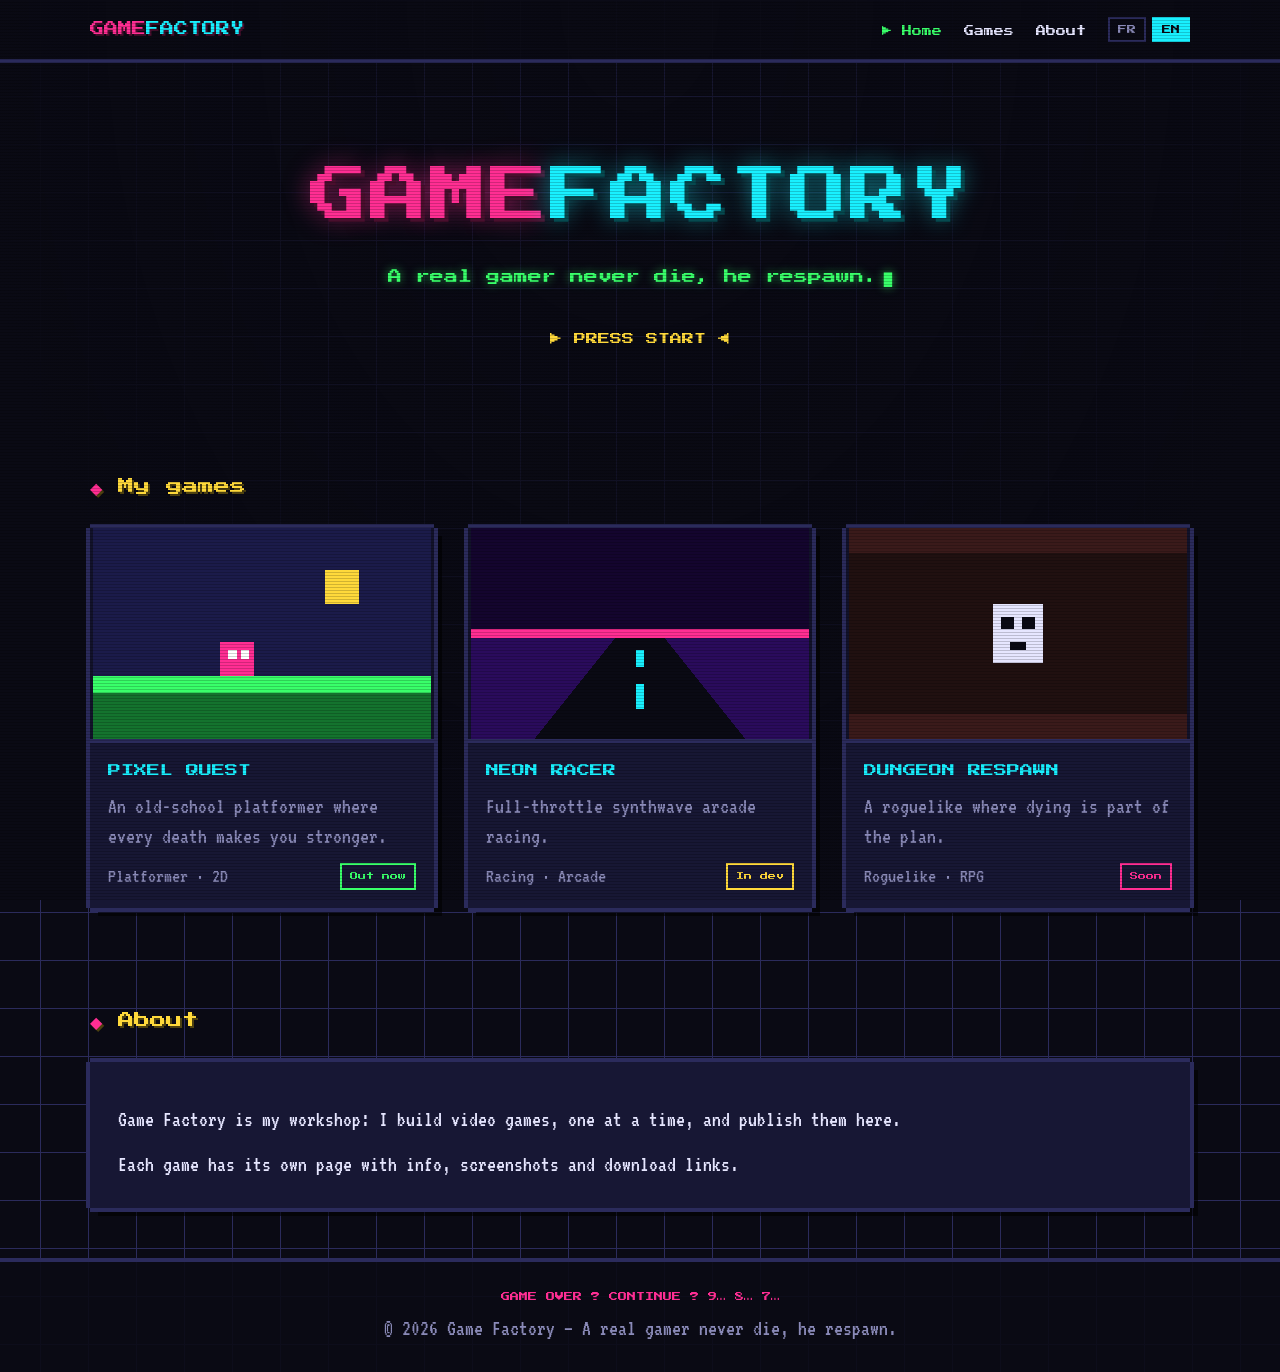
==== index.html @ d542536c "Initial commit: Games Factory" ====
<!DOCTYPE html>
<html lang="fr" data-lang="fr">
<head>
  <meta charset="UTF-8">
  <meta name="viewport" content="width=device-width, initial-scale=1">
  <title>Game Factory — A real gamer never die, he respawn.</title>
  <meta name="description" content="Game Factory : les jeux vidéo que je crée / the video games I make. A real gamer never die, he respawn.">
  <link rel="preconnect" href="https://fonts.googleapis.com">
  <link rel="preconnect" href="https://fonts.gstatic.com" crossorigin>
  <link href="https://fonts.googleapis.com/css2?family=Press+Start+2P&family=VT323&display=swap" rel="stylesheet">
  <link rel="stylesheet" href="css/style.css">
  <script src="js/lang.js"></script>
</head>
<body>

<header class="nav">
  <div class="wrap">
    <a class="logo" href="index.html">GAME<span>FACTORY</span></a>
    <div class="nav-right">
      <ul>
        <li><a class="active" href="index.html">Home</a></li>
        <li><a href="index.html#games"><span class="fr">Jeux</span><span class="en">Games</span></a></li>
        <li><a href="index.html#about"><span class="fr">À propos</span><span class="en">About</span></a></li>
      </ul>
      <div class="langs">
        <button type="button" data-set-lang="fr">FR</button>
        <button type="button" data-set-lang="en">EN</button>
      </div>
    </div>
  </div>
</header>

<main>
  <div class="hero wrap">
    <h1>GAME<span>FACTORY</span></h1>
    <p class="tagline">A real gamer never die, he respawn.</p>
    <a class="press-start" href="#games">▶ PRESS START ◀</a>
  </div>

  <section id="games">
    <div class="wrap">
      <h2 class="section-title"><span class="fr">Mes jeux</span><span class="en">My games</span></h2>

      <div class="games">

        <!-- ============ CARTE JEU (copie ce bloc pour ajouter un jeu) ============ -->
        <a class="card panel" href="games/pixel-quest.html">
          <svg class="cover" viewBox="0 0 160 100" shape-rendering="crispEdges" aria-hidden="true">
            <rect width="160" height="100" fill="#1b1b4a"/>
            <rect y="70" width="160" height="30" fill="#39ff6a"/>
            <rect y="78" width="160" height="22" fill="#14732e"/>
            <rect x="110" y="20" width="16" height="16" fill="#ffd93b"/>
            <rect x="60" y="54" width="16" height="16" fill="#ff2e93"/>
            <rect x="64" y="58" width="4" height="4" fill="#fff"/>
            <rect x="70" y="58" width="4" height="4" fill="#fff"/>
          </svg>
          <div class="body">
            <h3>PIXEL QUEST</h3>
            <p class="fr">Un platformer old school où chaque mort te rend plus fort.</p>
            <p class="en">An old-school platformer where every death makes you stronger.</p>
            <div class="meta">
              <span class="tags">Platformer · 2D</span>
              <span class="badge released"><span class="fr">Dispo</span><span class="en">Out now</span></span>
            </div>
          </div>
        </a>
        <!-- ============ FIN CARTE JEU ============ -->

        <a class="card panel" href="games/neon-racer.html">
          <svg class="cover" viewBox="0 0 160 100" shape-rendering="crispEdges" aria-hidden="true">
            <rect width="160" height="100" fill="#14052e"/>
            <rect y="50" width="160" height="50" fill="#2a0b5c"/>
            <polygon points="70,50 90,50 130,100 30,100" fill="#0a0a14"/>
            <rect x="78" y="58" width="4" height="8" fill="#19f0ff"/>
            <rect x="78" y="74" width="4" height="12" fill="#19f0ff"/>
            <rect x="0" y="48" width="160" height="4" fill="#ff2e93"/>
          </svg>
          <div class="body">
            <h3>NEON RACER</h3>
            <p class="fr">Course arcade synthwave à tombeau ouvert.</p>
            <p class="en">Full-throttle synthwave arcade racing.</p>
            <div class="meta">
              <span class="tags">Racing · Arcade</span>
              <span class="badge wip"><span class="fr">En cours</span><span class="en">In dev</span></span>
            </div>
          </div>
        </a>

        <a class="card panel" href="games/dungeon-respawn.html">
          <svg class="cover" viewBox="0 0 160 100" shape-rendering="crispEdges" aria-hidden="true">
            <rect width="160" height="100" fill="#201010"/>
            <rect x="0" y="0" width="160" height="12" fill="#3a1a1a"/>
            <rect x="0" y="88" width="160" height="12" fill="#3a1a1a"/>
            <rect x="68" y="36" width="24" height="28" fill="#e6e6ff"/>
            <rect x="72" y="42" width="6" height="6" fill="#0a0a14"/>
            <rect x="82" y="42" width="6" height="6" fill="#0a0a14"/>
            <rect x="76" y="54" width="8" height="4" fill="#0a0a14"/>
          </svg>
          <div class="body">
            <h3>DUNGEON RESPAWN</h3>
            <p class="fr">Un roguelike où mourir fait partie du plan.</p>
            <p class="en">A roguelike where dying is part of the plan.</p>
            <div class="meta">
              <span class="tags">Roguelike · RPG</span>
              <span class="badge soon"><span class="fr">Bientôt</span><span class="en">Soon</span></span>
            </div>
          </div>
        </a>

      </div>
    </div>
  </section>

  <section id="about">
    <div class="wrap">
      <h2 class="section-title"><span class="fr">À propos</span><span class="en">About</span></h2>
      <div class="about panel">
        <p class="fr">Game Factory est mon atelier : j'y crée des jeux vidéo, un à la fois, et je les publie ici.</p>
        <p class="en">Game Factory is my workshop: I build video games, one at a time, and publish them here.</p>
        <p class="fr">Chaque jeu a sa page avec ses infos, ses captures et ses liens de téléchargement.</p>
        <p class="en">Each game has its own page with info, screenshots and download links.</p>
      </div>
    </div>
  </section>
</main>

<footer>
  <div class="wrap">
    <span class="pixel">GAME OVER ? CONTINUE ? 9… 8… 7…</span>
    © <span id="year">2026</span> Game Factory — A real gamer never die, he respawn.
  </div>
</footer>
</body>
</html>
---- css/style.css ----
/* ===== GAME FACTORY — dark retro pixel ===== */
:root {
  --bg: #0a0a14;
  --bg-2: #12122a;
  --panel: #171734;
  --line: #2b2b5c;
  --text: #e6e6ff;
  --muted: #8a8ab8;
  --neon-pink: #ff2e93;
  --neon-cyan: #19f0ff;
  --neon-green: #39ff6a;
  --neon-yellow: #ffd93b;
  --px: 4px;
}

* { box-sizing: border-box; margin: 0; padding: 0; }
html { scroll-behavior: smooth; image-rendering: pixelated; }

body {
  background: var(--bg);
  color: var(--text);
  font-family: 'VT323', monospace;
  font-size: 22px;
  line-height: 1.4;
  min-height: 100vh;
  display: flex;
  flex-direction: column;
  background-image:
    linear-gradient(var(--line) 1px, transparent 1px),
    linear-gradient(90deg, var(--line) 1px, transparent 1px);
  background-size: 48px 48px;
  background-position: center top;
}
/* grille atténuée */
body::before {
  content: ""; position: fixed; inset: 0; z-index: -1;
  background: radial-gradient(ellipse at 50% 0%, rgba(10,10,20,.55), var(--bg) 75%);
}
/* scanlines CRT */
body::after {
  content: ""; position: fixed; inset: 0; pointer-events: none; z-index: 100;
  background: repeating-linear-gradient(to bottom, rgba(0,0,0,0) 0 2px, rgba(0,0,0,.18) 2px 3px);
}

a { color: var(--neon-cyan); text-decoration: none; }
a:hover { color: var(--neon-yellow); }

h1, h2, h3, .pixel { font-family: 'Press Start 2P', monospace; font-weight: normal; line-height: 1.5; }

.wrap { width: min(1100px, 92%); margin: 0 auto; }

/* ===== NAV ===== */
.nav { border-bottom: var(--px) solid var(--line); background: rgba(10,10,20,.9); position: sticky; top: 0; z-index: 50; }
.nav .wrap { display: flex; justify-content: space-between; align-items: center; padding: 14px 0; gap: 16px; flex-wrap: wrap; }
.logo { font-family: 'Press Start 2P', monospace; font-size: 14px; color: var(--neon-pink); text-shadow: 2px 2px 0 #4a0f2e; }
.logo span { color: var(--neon-cyan); }
.nav ul { list-style: none; display: flex; gap: 22px; }
.nav ul a { font-family: 'Press Start 2P', monospace; font-size: 10px; color: var(--text); }
.nav ul a:hover, .nav ul a.active { color: var(--neon-green); }
.nav ul a.active::before, .nav ul a:hover::before { content: "▶ "; }

/* ===== HERO ===== */
.hero { text-align: center; padding: 90px 0 70px; }
.hero h1 {
  font-size: clamp(26px, 6vw, 58px);
  color: var(--neon-pink);
  text-shadow: 4px 4px 0 #4a0f2e, 0 0 24px rgba(255,46,147,.55);
  letter-spacing: 2px;
}
.hero h1 span { color: var(--neon-cyan); text-shadow: 4px 4px 0 #064a50, 0 0 24px rgba(25,240,255,.55); }
.tagline {
  margin-top: 28px;
  font-family: 'Press Start 2P', monospace;
  font-size: clamp(9px, 1.7vw, 14px);
  color: var(--neon-green);
  text-shadow: 0 0 10px rgba(57,255,106,.6);
}
.tagline::after { content: "█"; margin-left: 6px; animation: blink 1s steps(1) infinite; }
@keyframes blink { 50% { opacity: 0; } }

.press-start {
  display: inline-block; margin-top: 44px;
  font-family: 'Press Start 2P', monospace; font-size: 12px;
  color: var(--neon-yellow); animation: blink 1.2s steps(1) infinite;
}
.press-start:hover { color: #fff; }

/* ===== SECTIONS ===== */
section { padding: 50px 0; }
.section-title { font-size: 16px; color: var(--neon-yellow); margin-bottom: 30px; text-shadow: 2px 2px 0 #4d4110; }
.section-title::before { content: "◆ "; color: var(--neon-pink); }

/* ===== PIXEL PANEL (bordure "escalier") ===== */
.panel {
  background: var(--panel);
  box-shadow:
    0 calc(var(--px) * -1) 0 0 var(--line),
    0 var(--px) 0 0 var(--line),
    calc(var(--px) * -1) 0 0 0 var(--line),
    var(--px) 0 0 0 var(--line),
    calc(var(--px) * 2) calc(var(--px) * 2) 0 0 rgba(0,0,0,.6);
}

/* ===== GRILLE DE JEUX ===== */
.games { display: grid; grid-template-columns: repeat(auto-fill, minmax(290px, 1fr)); gap: 34px; }
.card { display: flex; flex-direction: column; color: var(--text); transition: transform .12s steps(2); }
.card:hover { transform: translate(-4px, -4px); color: var(--text); }
.card:hover.panel {
  box-shadow:
    0 -4px 0 0 var(--neon-pink), 0 4px 0 0 var(--neon-pink),
    -4px 0 0 0 var(--neon-pink), 4px 0 0 0 var(--neon-pink),
    12px 12px 0 0 rgba(255,46,147,.35);
}
.card .cover { aspect-ratio: 16 / 10; width: 100%; display: block; background: var(--bg-2); border-bottom: var(--px) solid var(--line); }
.card .body { padding: 18px; display: flex; flex-direction: column; gap: 10px; flex: 1; }
.card h3 { font-size: 13px; color: var(--neon-cyan); }
.card p { color: var(--muted); }
.card .meta { margin-top: auto; display: flex; justify-content: space-between; align-items: center; gap: 8px; }

.badge {
  font-family: 'Press Start 2P', monospace; font-size: 8px; padding: 6px 8px;
  border: 2px solid currentColor; display: inline-block;
}
.badge.released { color: var(--neon-green); }
.badge.wip      { color: var(--neon-yellow); }
.badge.soon     { color: var(--neon-pink); }

.tags { color: var(--muted); font-size: 20px; }

/* ===== À PROPOS ===== */
.about { padding: 28px; }
.about p + p { margin-top: 14px; }

/* ===== PAGE JEU ===== */
.game-head { display: grid; grid-template-columns: 1.2fr 1fr; gap: 40px; align-items: start; padding-top: 50px; }
.game-head .cover-big { width: 100%; aspect-ratio: 16 / 10; display: block; }
.game-head h1 { font-size: clamp(18px, 3.4vw, 30px); color: var(--neon-cyan); text-shadow: 3px 3px 0 #064a50; margin-bottom: 18px; }
.game-head .lead { color: var(--text); margin: 18px 0 24px; }
.facts { list-style: none; margin-bottom: 26px; }
.facts li { display: flex; justify-content: space-between; gap: 12px; padding: 6px 0; border-bottom: 2px dashed var(--line); }
.facts li span:first-child { color: var(--muted); }

.btn {
  display: inline-block; font-family: 'Press Start 2P', monospace; font-size: 11px;
  color: #0a0a14; background: var(--neon-green); padding: 14px 18px; margin-right: 12px; margin-bottom: 12px;
  box-shadow: 4px 4px 0 #14732e; transition: transform .08s steps(2), box-shadow .08s steps(2);
}
.btn:hover { color: #0a0a14; background: var(--neon-yellow); box-shadow: 4px 4px 0 #7a6513; transform: translate(-2px,-2px); }
.btn:active { transform: translate(4px,4px); box-shadow: 0 0 0; }
.btn.alt { background: transparent; color: var(--neon-cyan); border: 3px solid var(--neon-cyan); box-shadow: 4px 4px 0 #064a50; }
.btn.alt:hover { background: var(--neon-cyan); color: #0a0a14; }
.btn.disabled { background: var(--line); color: var(--muted); box-shadow: none; pointer-events: none; }

.block { padding: 26px; margin-bottom: 40px; }
.block h2 { font-size: 13px; color: var(--neon-yellow); margin-bottom: 18px; }
.block ul { margin-left: 22px; }
.block li + li { margin-top: 4px; }
.block p + p { margin-top: 12px; }

.shots { display: grid; grid-template-columns: repeat(auto-fill, minmax(240px, 1fr)); gap: 20px; }
.shots img, .shots svg { width: 100%; aspect-ratio: 16/10; display: block; background: var(--bg-2); border: var(--px) solid var(--line); object-fit: cover; }

kbd { font-family: 'Press Start 2P', monospace; font-size: 9px; padding: 4px 6px; background: var(--bg-2); border: 2px solid var(--line); border-bottom-width: 4px; }

.back { display: inline-block; margin: 30px 0 0; font-family: 'Press Start 2P', monospace; font-size: 10px; }

/* ===== FOOTER ===== */
footer { margin-top: auto; border-top: var(--px) solid var(--line); background: rgba(10,10,20,.9); padding: 28px 0; text-align: center; color: var(--muted); }
footer .pixel { font-size: 9px; color: var(--neon-pink); display: block; margin-bottom: 10px; }

/* ===== LANGUES ===== */
html[data-lang="fr"] .en { display: none !important; }
html[data-lang="en"] .fr { display: none !important; }
.langs { display: flex; gap: 6px; }
.langs button {
  font-family: 'Press Start 2P', monospace; font-size: 9px; cursor: pointer;
  background: transparent; color: var(--muted); border: 2px solid var(--line); padding: 6px 8px;
}
.langs button:hover { color: var(--neon-yellow); border-color: var(--neon-yellow); }
.langs button.active { color: #0a0a14; background: var(--neon-cyan); border-color: var(--neon-cyan); }
.nav-right { display: flex; align-items: center; gap: 22px; flex-wrap: wrap; }

@media (max-width: 760px) {
  .game-head { grid-template-columns: 1fr; gap: 24px; }
  .nav .wrap { justify-content: center; }
  body { font-size: 20px; }
}
@media (prefers-reduced-motion: reduce) {
  .tagline::after, .press-start { animation: none; }
  .card { transition: none; }
}
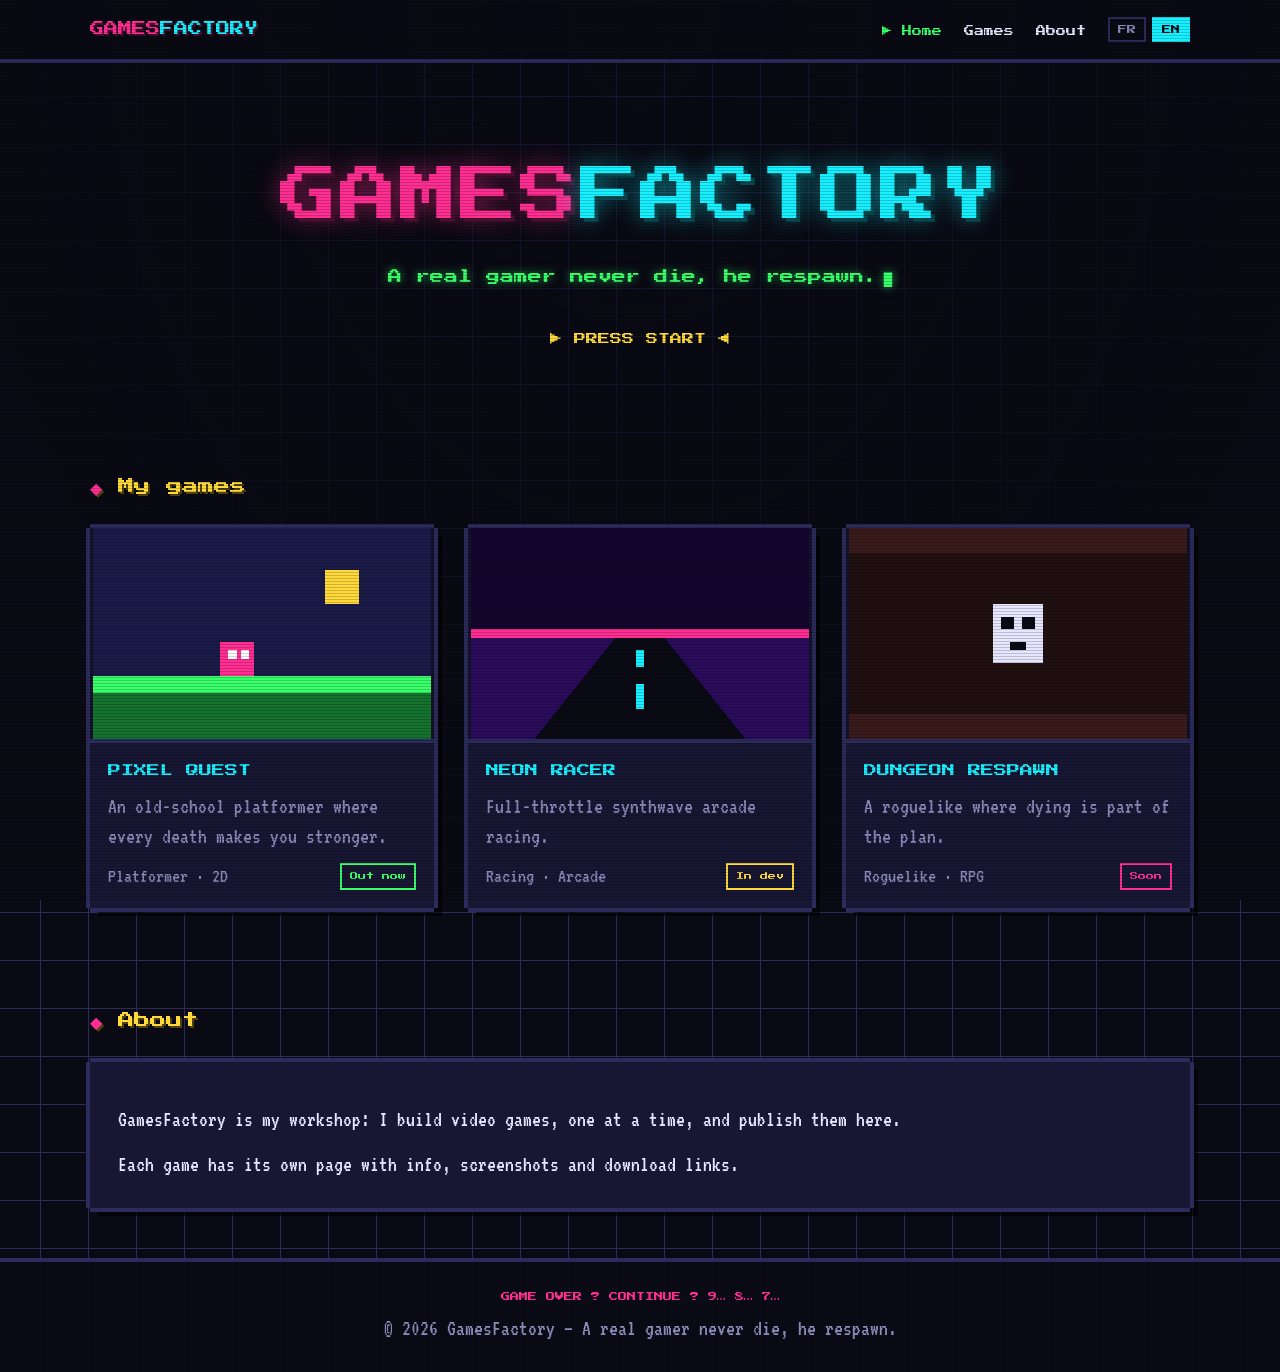
==== commit 4d61a5af: "Rename project to GamesFactory" ====
--- a/index.html
+++ b/index.html
@@ -1,10 +1,10 @@
-<!DOCTYPE html>
+﻿<!DOCTYPE html>
 <html lang="fr" data-lang="fr">
 <head>
   <meta charset="UTF-8">
   <meta name="viewport" content="width=device-width, initial-scale=1">
-  <title>Game Factory — A real gamer never die, he respawn.</title>
-  <meta name="description" content="Game Factory : les jeux vidéo que je crée / the video games I make. A real gamer never die, he respawn.">
+  <title>GamesFactory — A real gamer never die, he respawn.</title>
+  <meta name="description" content="GamesFactory : les jeux vidéo que je crée / the video games I make. A real gamer never die, he respawn.">
   <link rel="preconnect" href="https://fonts.googleapis.com">
   <link rel="preconnect" href="https://fonts.gstatic.com" crossorigin>
   <link href="https://fonts.googleapis.com/css2?family=Press+Start+2P&family=VT323&display=swap" rel="stylesheet">
@@ -15,7 +15,7 @@
 
 <header class="nav">
   <div class="wrap">
-    <a class="logo" href="index.html">GAME<span>FACTORY</span></a>
+    <a class="logo" href="index.html">GAMES<span>FACTORY</span></a>
     <div class="nav-right">
       <ul>
         <li><a class="active" href="index.html">Home</a></li>
@@ -32,7 +32,7 @@
 
 <main>
   <div class="hero wrap">
-    <h1>GAME<span>FACTORY</span></h1>
+    <h1>GAMES<span>FACTORY</span></h1>
     <p class="tagline">A real gamer never die, he respawn.</p>
     <a class="press-start" href="#games">▶ PRESS START ◀</a>
   </div>
@@ -115,8 +115,8 @@
     <div class="wrap">
       <h2 class="section-title"><span class="fr">À propos</span><span class="en">About</span></h2>
       <div class="about panel">
-        <p class="fr">Game Factory est mon atelier : j'y crée des jeux vidéo, un à la fois, et je les publie ici.</p>
-        <p class="en">Game Factory is my workshop: I build video games, one at a time, and publish them here.</p>
+        <p class="fr">GamesFactory est mon atelier : j'y crée des jeux vidéo, un à la fois, et je les publie ici.</p>
+        <p class="en">GamesFactory is my workshop: I build video games, one at a time, and publish them here.</p>
         <p class="fr">Chaque jeu a sa page avec ses infos, ses captures et ses liens de téléchargement.</p>
         <p class="en">Each game has its own page with info, screenshots and download links.</p>
       </div>
@@ -127,7 +127,7 @@
 <footer>
   <div class="wrap">
     <span class="pixel">GAME OVER ? CONTINUE ? 9… 8… 7…</span>
-    © <span id="year">2026</span> Game Factory — A real gamer never die, he respawn.
+    © <span id="year">2026</span> GamesFactory — A real gamer never die, he respawn.
   </div>
 </footer>
 </body>
--- a/css/style.css
+++ b/css/style.css
@@ -1,4 +1,4 @@
-/* ===== GAME FACTORY — dark retro pixel ===== */
+﻿/* ===== GAMESFACTORY — dark retro pixel ===== */
 :root {
   --bg: #0a0a14;
   --bg-2: #12122a;
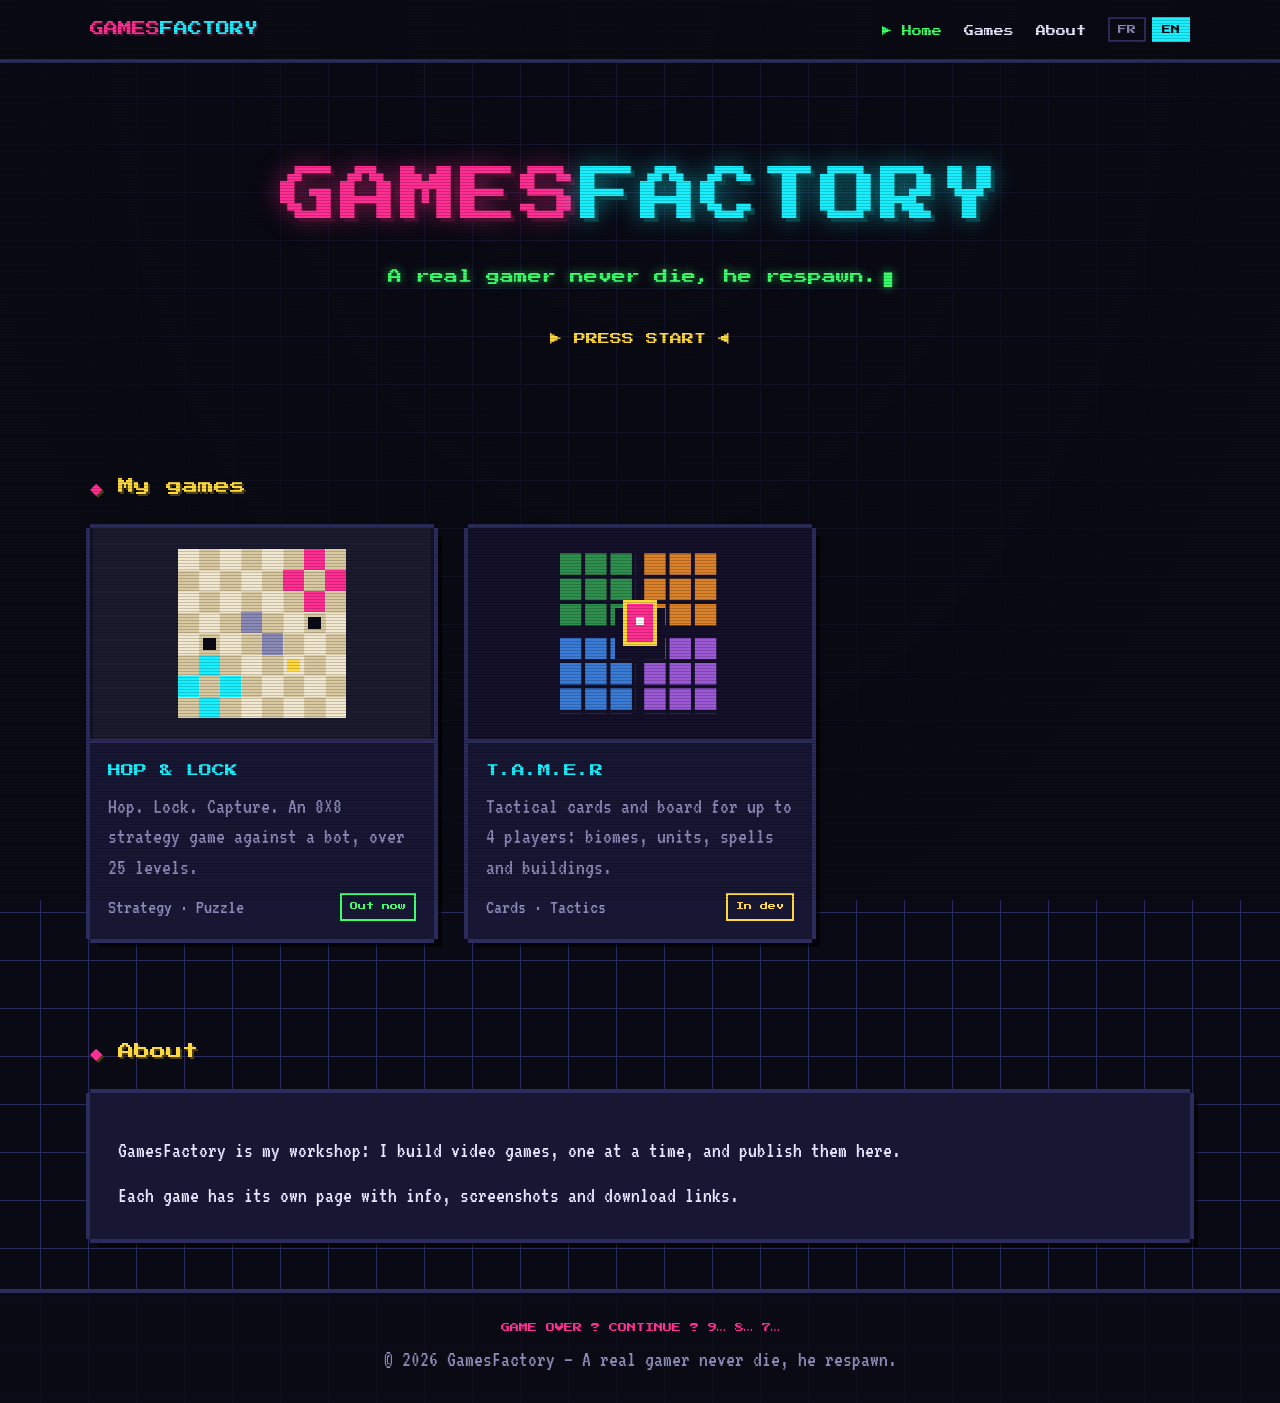
==== commit cfcde2d5: "Add Hop & Lock and T.A.M.E.R, remove placeholder games Co-Authored-By: Claude Sonnet 5.5 <noreply@an" ====
--- a/index.html
+++ b/index.html
@@ -44,65 +44,61 @@
       <div class="games">
 
         <!-- ============ CARTE JEU (copie ce bloc pour ajouter un jeu) ============ -->
-        <a class="card panel" href="games/pixel-quest.html">
+        <a class="card panel" href="games/hop-and-lock.html">
           <svg class="cover" viewBox="0 0 160 100" shape-rendering="crispEdges" aria-hidden="true">
-            <rect width="160" height="100" fill="#1b1b4a"/>
-            <rect y="70" width="160" height="30" fill="#39ff6a"/>
-            <rect y="78" width="160" height="22" fill="#14732e"/>
-            <rect x="110" y="20" width="16" height="16" fill="#ffd93b"/>
-            <rect x="60" y="54" width="16" height="16" fill="#ff2e93"/>
-            <rect x="64" y="58" width="4" height="4" fill="#fff"/>
-            <rect x="70" y="58" width="4" height="4" fill="#fff"/>
-          </svg>
+        <defs>
+          <pattern id="hl-b" width="20" height="20" patternUnits="userSpaceOnUse" x="40" y="10">
+            <rect width="10" height="10" fill="#f2e8cf"/><rect x="10" y="10" width="10" height="10" fill="#f2e8cf"/>
+            <rect x="10" width="10" height="10" fill="#d9c9a0"/><rect y="10" width="10" height="10" fill="#d9c9a0"/>
+          </pattern>
+        </defs>
+        <rect width="160" height="100" fill="#1b1b2f"/>
+        <rect x="40" y="10" width="80" height="80" fill="url(#hl-b)"/>
+        <rect x="40" y="70" width="10" height="10" fill="#19f0ff"/><rect x="50" y="80" width="10" height="10" fill="#19f0ff"/>
+        <rect x="60" y="70" width="10" height="10" fill="#19f0ff"/><rect x="50" y="60" width="10" height="10" fill="#19f0ff"/>
+        <rect x="90" y="20" width="10" height="10" fill="#ff2e93"/><rect x="100" y="10" width="10" height="10" fill="#ff2e93"/>
+        <rect x="110" y="20" width="10" height="10" fill="#ff2e93"/><rect x="100" y="30" width="10" height="10" fill="#ff2e93"/>
+        <rect x="70" y="40" width="10" height="10" fill="#8a8ab8"/><rect x="80" y="50" width="10" height="10" fill="#8a8ab8"/>
+        <rect x="52" y="52" width="6" height="6" fill="#0a0a14"/><rect x="92" y="62" width="6" height="6" fill="#ffd93b"/>
+        <rect x="102" y="42" width="6" height="6" fill="#0a0a14"/>
+      </svg>
           <div class="body">
-            <h3>PIXEL QUEST</h3>
-            <p class="fr">Un platformer old school où chaque mort te rend plus fort.</p>
-            <p class="en">An old-school platformer where every death makes you stronger.</p>
+            <h3>HOP &amp; LOCK</h3>
+            <p class="fr">Saute, bloque, capture : un jeu de stratégie 8×8 contre un bot, sur 25 niveaux.</p>
+            <p class="en">Hop. Lock. Capture. An 8×8 strategy game against a bot, over 25 levels.</p>
             <div class="meta">
-              <span class="tags">Platformer · 2D</span>
+              <span class="tags">Strategy · Puzzle</span>
               <span class="badge released"><span class="fr">Dispo</span><span class="en">Out now</span></span>
             </div>
           </div>
         </a>
         <!-- ============ FIN CARTE JEU ============ -->
 
-        <a class="card panel" href="games/neon-racer.html">
+        <a class="card panel" href="games/tamer.html">
           <svg class="cover" viewBox="0 0 160 100" shape-rendering="crispEdges" aria-hidden="true">
-            <rect width="160" height="100" fill="#14052e"/>
-            <rect y="50" width="160" height="50" fill="#2a0b5c"/>
-            <polygon points="70,50 90,50 130,100 30,100" fill="#0a0a14"/>
-            <rect x="78" y="58" width="4" height="8" fill="#19f0ff"/>
-            <rect x="78" y="74" width="4" height="12" fill="#19f0ff"/>
-            <rect x="0" y="48" width="160" height="4" fill="#ff2e93"/>
-          </svg>
+        <defs>
+          <pattern id="tm-g" width="12" height="12" patternUnits="userSpaceOnUse" x="42" y="12"><rect width="10" height="10" fill="#2f8f4e"/></pattern>
+          <pattern id="tm-o" width="12" height="12" patternUnits="userSpaceOnUse" x="82" y="12"><rect width="10" height="10" fill="#d9822b"/></pattern>
+          <pattern id="tm-b" width="12" height="12" patternUnits="userSpaceOnUse" x="42" y="52"><rect width="10" height="10" fill="#3a7bd5"/></pattern>
+          <pattern id="tm-p" width="12" height="12" patternUnits="userSpaceOnUse" x="82" y="52"><rect width="10" height="10" fill="#9b59d6"/></pattern>
+        </defs>
+        <rect width="160" height="100" fill="#14102a"/>
+        <rect x="42" y="12" width="36" height="36" fill="url(#tm-g)"/>
+        <rect x="82" y="12" width="36" height="36" fill="url(#tm-o)"/>
+        <rect x="42" y="52" width="36" height="36" fill="url(#tm-b)"/>
+        <rect x="82" y="52" width="36" height="36" fill="url(#tm-p)"/>
+        <rect x="68" y="38" width="24" height="24" fill="#14102a"/>
+        <rect x="72" y="34" width="16" height="22" fill="#ffd93b"/>
+        <rect x="74" y="36" width="12" height="18" fill="#ff2e93"/>
+        <rect x="78" y="42" width="4" height="4" fill="#fff"/>
+      </svg>
           <div class="body">
-            <h3>NEON RACER</h3>
-            <p class="fr">Course arcade synthwave à tombeau ouvert.</p>
-            <p class="en">Full-throttle synthwave arcade racing.</p>
+            <h3>T.A.M.E.R</h3>
+            <p class="fr">Cartes et plateau tactique jusqu'à 4 joueurs : biomes, pions, sorts et bâtiments.</p>
+            <p class="en">Tactical cards and board for up to 4 players: biomes, units, spells and buildings.</p>
             <div class="meta">
-              <span class="tags">Racing · Arcade</span>
+              <span class="tags">Cards · Tactics</span>
               <span class="badge wip"><span class="fr">En cours</span><span class="en">In dev</span></span>
-            </div>
-          </div>
-        </a>
-
-        <a class="card panel" href="games/dungeon-respawn.html">
-          <svg class="cover" viewBox="0 0 160 100" shape-rendering="crispEdges" aria-hidden="true">
-            <rect width="160" height="100" fill="#201010"/>
-            <rect x="0" y="0" width="160" height="12" fill="#3a1a1a"/>
-            <rect x="0" y="88" width="160" height="12" fill="#3a1a1a"/>
-            <rect x="68" y="36" width="24" height="28" fill="#e6e6ff"/>
-            <rect x="72" y="42" width="6" height="6" fill="#0a0a14"/>
-            <rect x="82" y="42" width="6" height="6" fill="#0a0a14"/>
-            <rect x="76" y="54" width="8" height="4" fill="#0a0a14"/>
-          </svg>
-          <div class="body">
-            <h3>DUNGEON RESPAWN</h3>
-            <p class="fr">Un roguelike où mourir fait partie du plan.</p>
-            <p class="en">A roguelike where dying is part of the plan.</p>
-            <div class="meta">
-              <span class="tags">Roguelike · RPG</span>
-              <span class="badge soon"><span class="fr">Bientôt</span><span class="en">Soon</span></span>
             </div>
           </div>
         </a>
